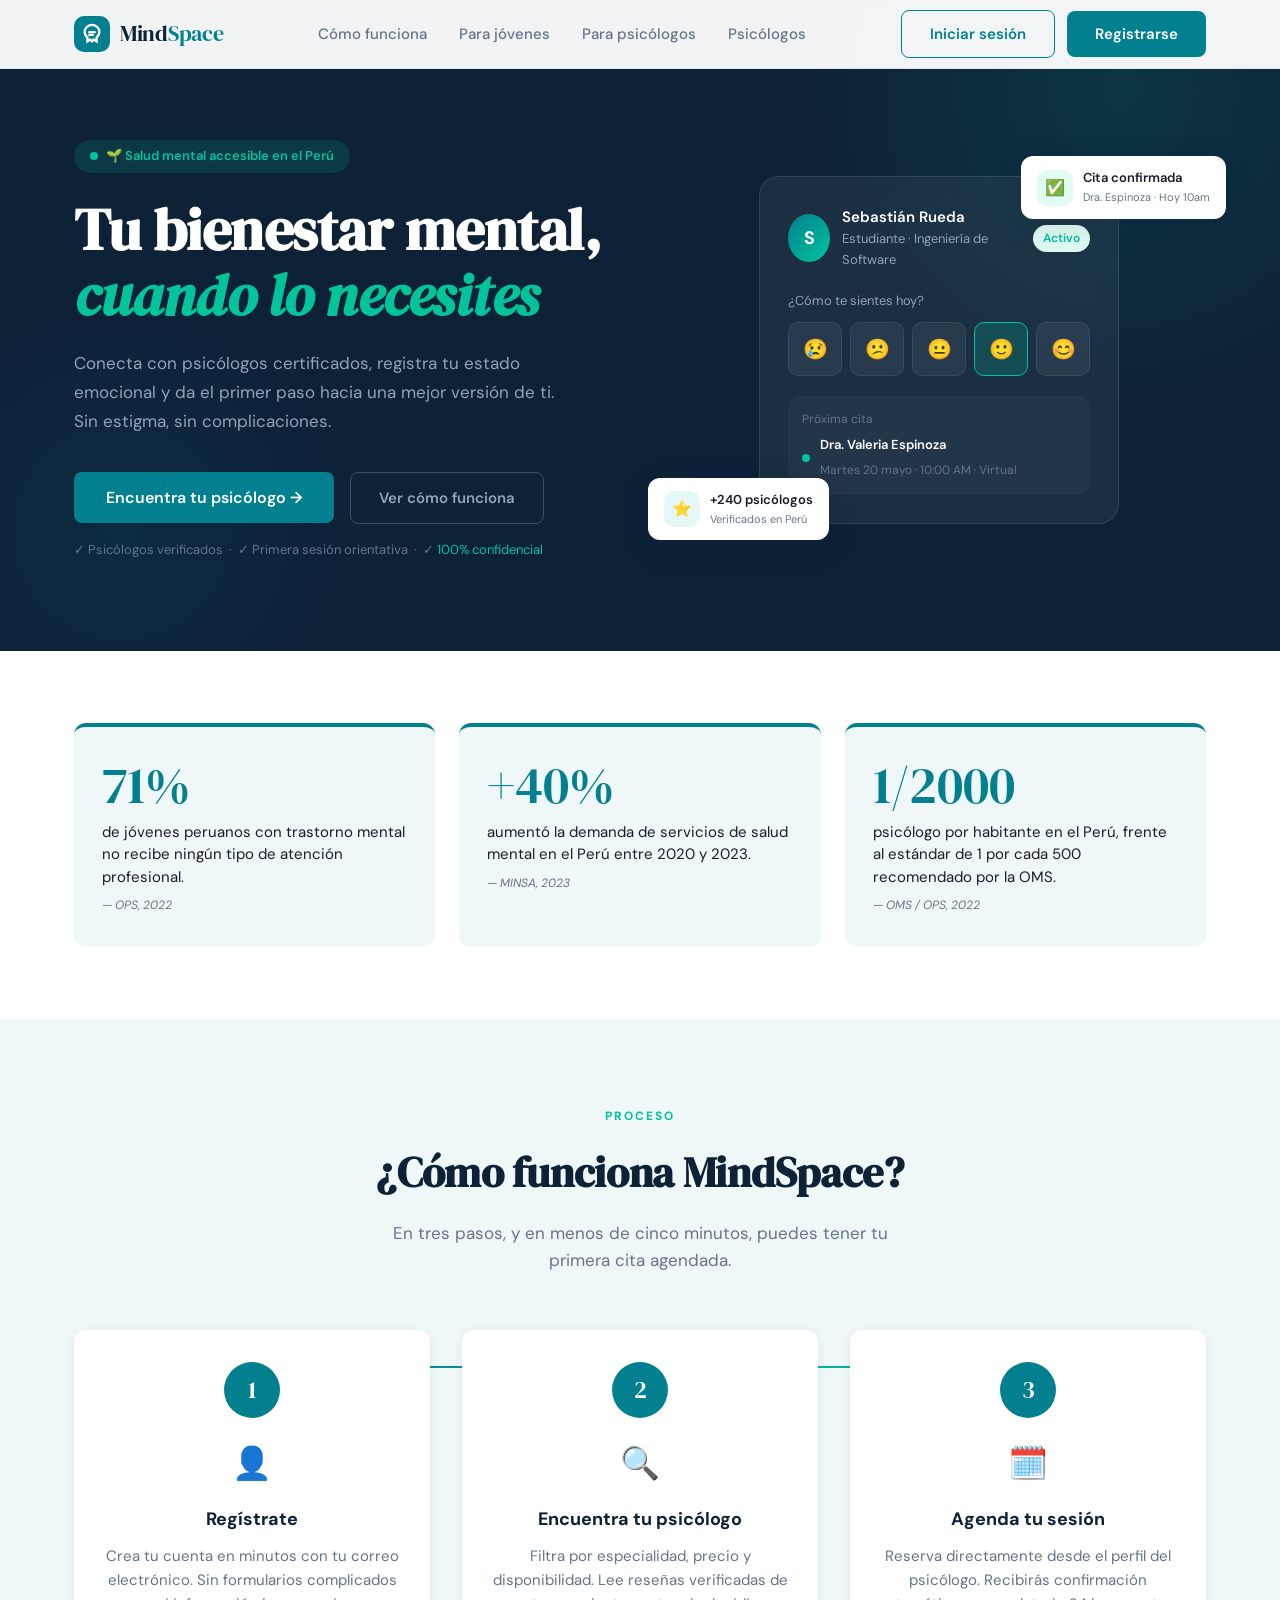
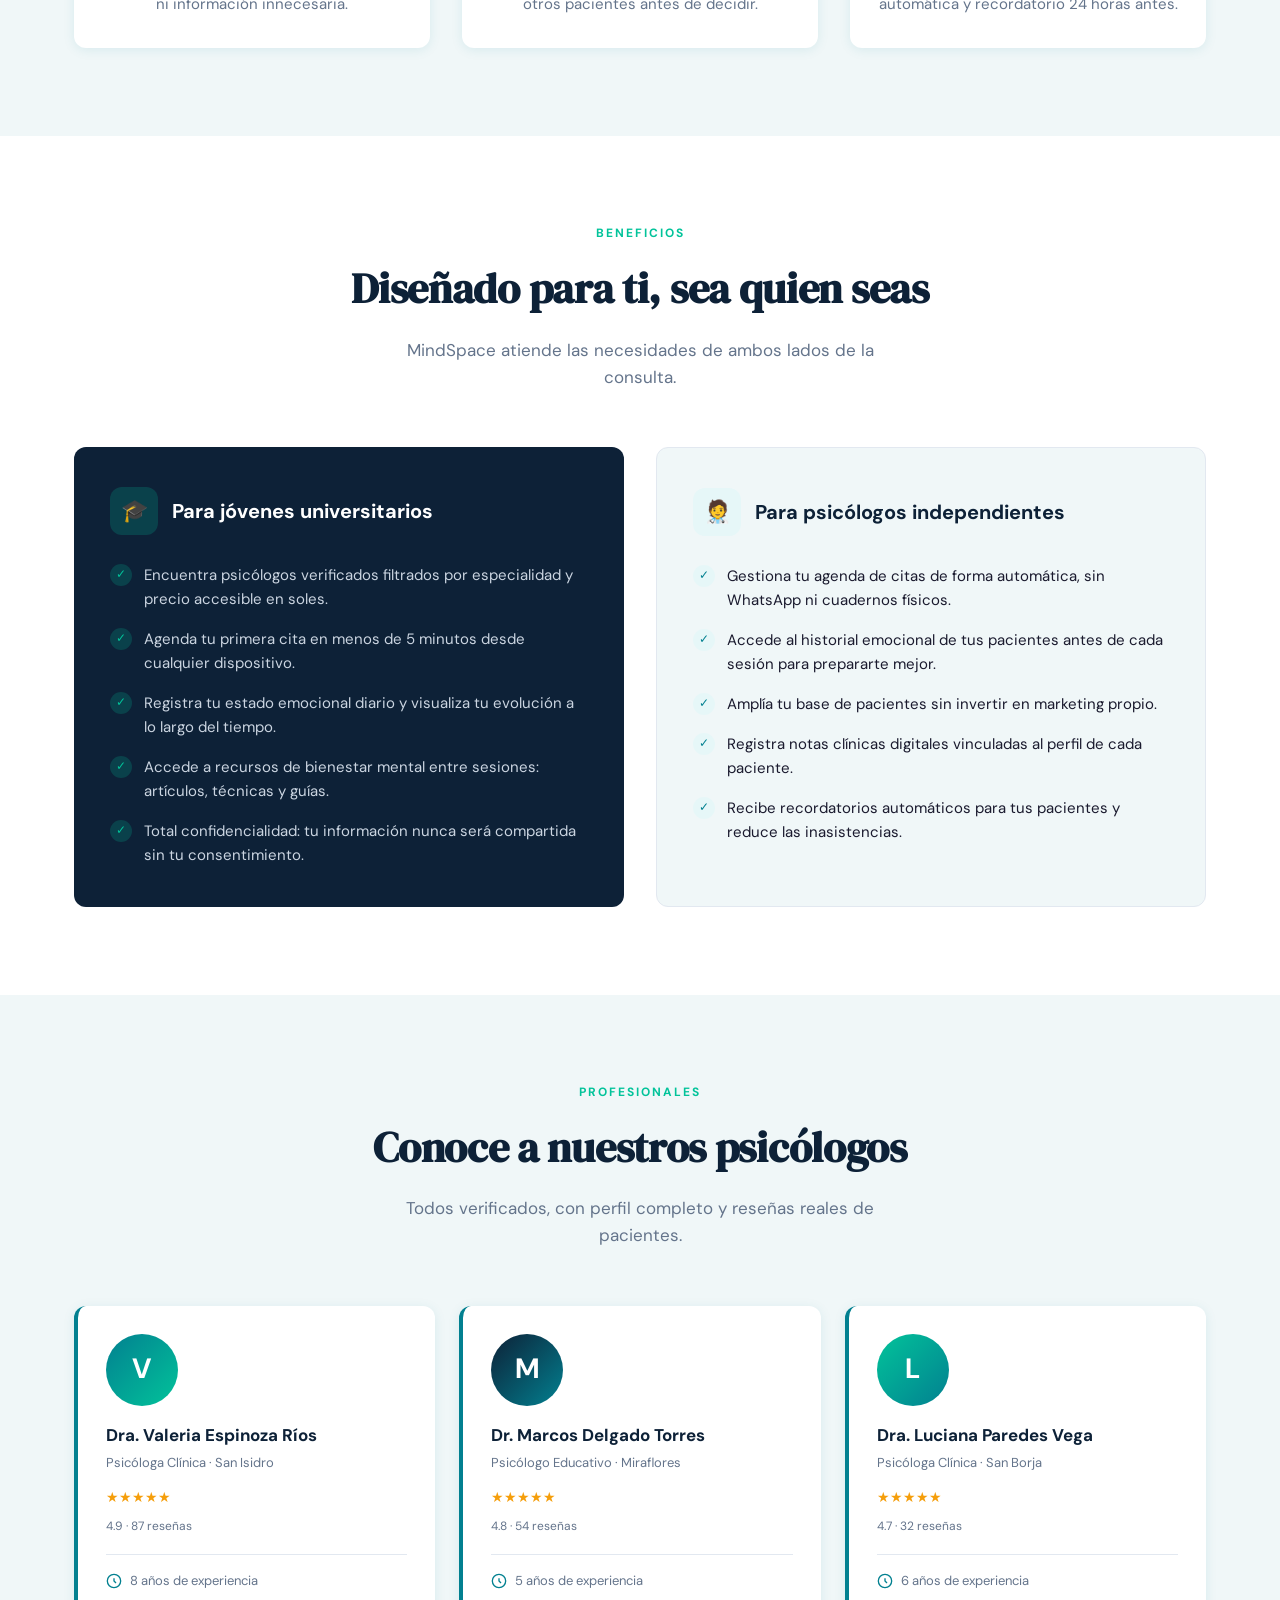
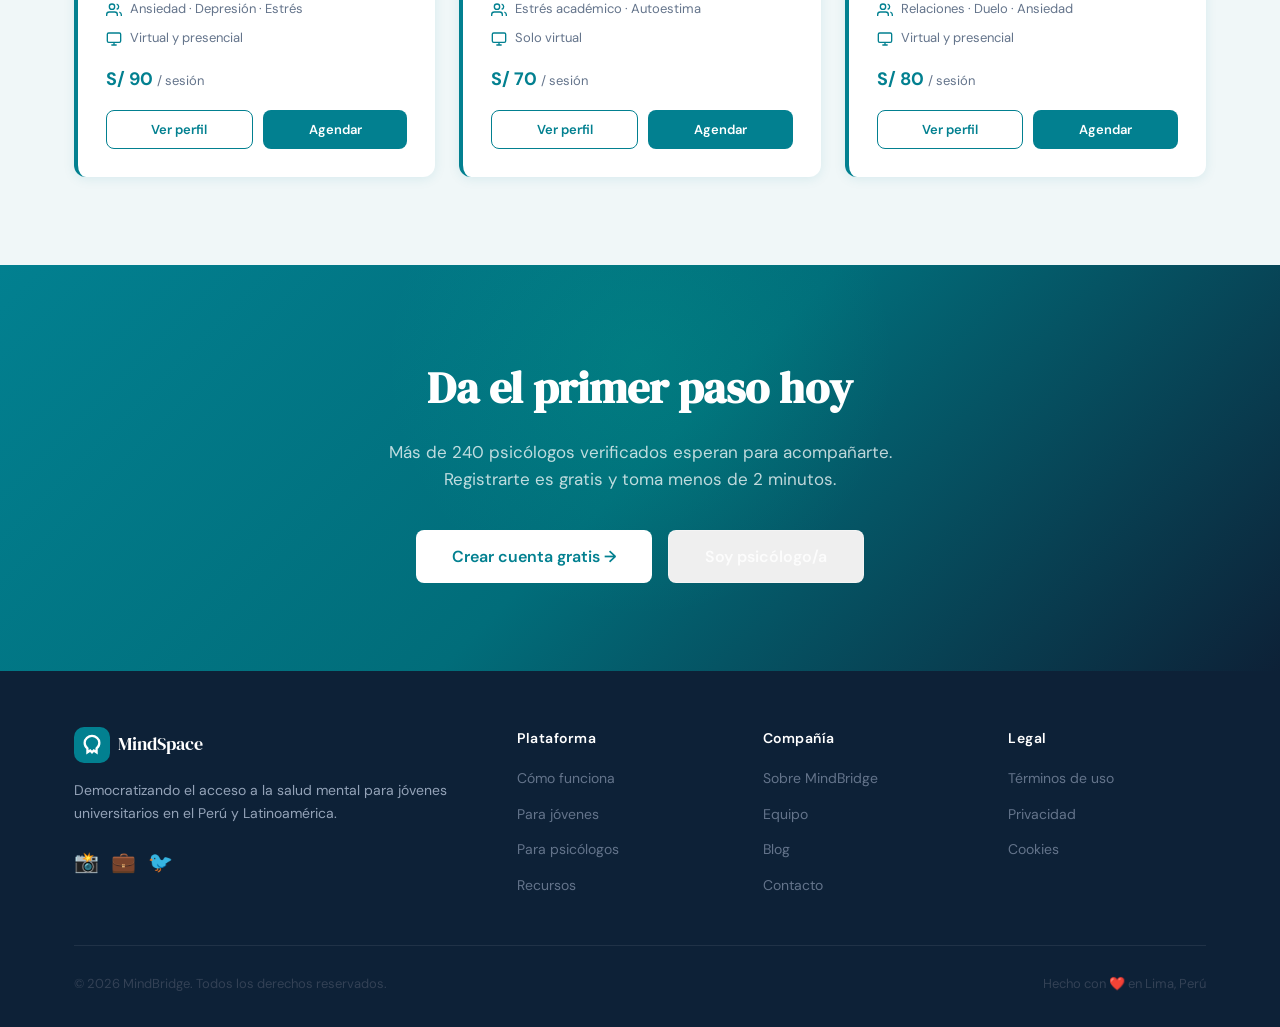
==== index.html @ d6c0b2f4 "Rename landing_mindspace.html to index.html" ====
<!DOCTYPE html>
<html lang="es">
<head>
  <meta charset="UTF-8" />
  <meta name="viewport" content="width=device-width, initial-scale=1.0" />
  <meta name="description" content="Conecta con psicólogos certificados, registra tu estado emocional y accede a recursos de bienestar. MindSpace es la plataforma de salud mental pensada para ti." />
  <meta name="keywords" content="salud mental, psicólogos online, ansiedad universitaria, terapia online Perú, bienestar emocional" />
  <meta property="og:title" content="MindSpace – Tu espacio de bienestar mental" />
  <meta property="og:description" content="Encuentra un psicólogo, agenda tu primera cita y empieza a cuidar tu salud mental hoy." />
  <meta property="og:type" content="website" />
  <title>MindSpace – Orientación en salud mental para jóvenes universitarios</title>
  
  <link href="https://fonts.googleapis.com/css2?family=DM+Sans:ital,opsz,wght@0,9..40,300;0,9..40,400;0,9..40,500;0,9..40,600;0,9..40,700;1,9..40,400&family=DM+Serif+Display:ital@0;1&display=swap" rel="stylesheet" />
  
  <link rel="stylesheet" href="css/landing.css" />
</head>
<body>

  <nav class="navbar" id="navbar">
    <div class="container">
      <div class="navbar-inner">
        <a href="#" class="logo">
          <div class="logo-icon">
            <svg viewBox="0 0 24 24" fill="none" stroke="white" stroke-width="2.5" stroke-linecap="round">
              <path d="M12 2C8 2 4 5.5 4 9.5c0 2.5 1.2 4.7 3 6.1V20l3-2 2 2 2-2 3 2v-4.4c1.8-1.4 3-3.6 3-6.1C20 5.5 16 2 12 2z"/>
              <path d="M9 10h6M9 13h4"/>
            </svg>
          </div>
          <span class="logo-text">Mind<span>Space</span></span>
        </a>

        <ul class="nav-links">
          <li><a href="#how">Cómo funciona</a></li>
          <li><a href="#benefits">Para jóvenes</a></li>
          <li><a href="#benefits">Para psicólogos</a></li>
          <li><a href="#psychologists">Psicólogos</a></li>
        </ul>

        <div class="nav-actions">
          <button class="btn btn-secondary" onclick="openModal('login')">Iniciar sesión</button>
          <button class="btn btn-primary" onclick="openModal('register')">Registrarse</button>
        </div>

        <button class="hamburger" id="hamburger" onclick="toggleMobileNav()">
          <span></span><span></span><span></span>
        </button>
      </div>
    </div>
  </nav>

  <div class="mobile-nav" id="mobileNav">
    <a href="#how">Cómo funciona</a>
    <a href="#benefits">Para jóvenes</a>
    <a href="#benefits">Para psicólogos</a>
    <a href="#psychologists">Psicólogos</a>
    <button class="btn btn-secondary" onclick="openModal('login')">Iniciar sesión</button>
    <button class="btn btn-primary" onclick="openModal('register')">Registrarse</button>
  </div>

  <section class="hero">
    <div class="container">
      <div class="hero-inner">
        <div class="hero-content">
          <div class="hero-label">🌱 Salud mental accesible en el Perú</div>
          <h1>Tu bienestar mental,<br /><em>cuando lo necesites</em></h1>
          <p class="hero-sub">
            Conecta con psicólogos certificados, registra tu estado emocional
            y da el primer paso hacia una mejor versión de ti. Sin estigma,
            sin complicaciones.
          </p>
          <div class="hero-actions">
            <button class="btn btn-primary" style="font-size:16px;padding:15px 32px;" onclick="openModal('register')">
              Encuentra tu psicólogo →
            </button>
            <a href="#how" class="btn btn-secondary" style="color:#94A3B8;border-color:rgba(255,255,255,0.2);">
              Ver cómo funciona
            </a>
          </div>
          <p class="hero-note">✓ Psicólogos verificados &nbsp;·&nbsp; ✓ Primera sesión orientativa &nbsp;·&nbsp; ✓ <span>100% confidencial</span></p>
        </div>

        <div class="hero-visual">
          <div class="hero-card-main">
            <div class="hero-card-header">
              <div class="hc-avatar">S</div>
              <div class="hc-info">
                <h4>Sebastián Rueda</h4>
                <p>Estudiante · Ingeniería de Software</p>
              </div>
              <span class="hc-badge">Activo</span>
            </div>
            <div class="hc-mood">
              <p>¿Cómo te sientes hoy?</p>
              <div class="mood-row">
                <div class="mood-btn">😢</div>
                <div class="mood-btn">😕</div>
                <div class="mood-btn">😐</div>
                <div class="mood-btn active">🙂</div>
                <div class="mood-btn">😊</div>
              </div>
            </div>
            <div class="hc-next">
              <p>Próxima cita</p>
              <div class="hc-next-row">
                <div class="hc-next-dot"></div>
                <div class="hc-next-info">
                  <h5>Dra. Valeria Espinoza</h5>
                  <span>Martes 20 mayo · 10:00 AM · Virtual</span>
                </div>
              </div>
            </div>
          </div>

          <div class="float-card float-card-1">
            <div class="fc-row">
              <div class="fc-icon" style="background:#E0FAF4;">✅</div>
              <div class="fc-text">
                <h5>Cita confirmada</h5>
                <p>Dra. Espinoza · Hoy 10am</p>
              </div>
            </div>
          </div>

          <div class="float-card float-card-2">
            <div class="fc-row">
              <div class="fc-icon" style="background:#E6F7F8;">⭐</div>
              <div class="fc-text">
                <h5>+240 psicólogos</h5>
                <p>Verificados en Perú</p>
              </div>
            </div>
          </div>
        </div>
      </div>
    </div>
  </section>

  <section class="stats">
    <div class="container">
      <div class="stats-grid">
        <div class="stat-card fade-up">
          <div class="stat-num">71%</div>
          <p class="stat-desc">de jóvenes peruanos con trastorno mental no recibe ningún tipo de atención profesional.</p>
          <p class="stat-source">— OPS, 2022</p>
        </div>
        <div class="stat-card fade-up" style="transition-delay:0.15s">
          <div class="stat-num">+40%</div>
          <p class="stat-desc">aumentó la demanda de servicios de salud mental en el Perú entre 2020 y 2023.</p>
          <p class="stat-source">— MINSA, 2023</p>
        </div>
        <div class="stat-card fade-up" style="transition-delay:0.3s">
          <div class="stat-num">1/2000</div>
          <p class="stat-desc">psicólogo por habitante en el Perú, frente al estándar de 1 por cada 500 recomendado por la OMS.</p>
          <p class="stat-source">— OMS / OPS, 2022</p>
        </div>
      </div>
    </div>
  </section>

  <section class="how" id="how">
    <div class="container">
      <div class="section-header fade-up">
        <div class="section-label">Proceso</div>
        <h2>¿Cómo funciona MindSpace?</h2>
        <p>En tres pasos, y en menos de cinco minutos, puedes tener tu primera cita agendada.</p>
      </div>
      <div class="steps-grid">
        <div class="step-card fade-up">
          <div class="step-num">1</div>
          <div class="step-icon">👤</div>
          <h3>Regístrate</h3>
          <p>Crea tu cuenta en minutos con tu correo electrónico. Sin formularios complicados ni información innecesaria.</p>
        </div>
        <div class="step-card fade-up" style="transition-delay:0.15s">
          <div class="step-num">2</div>
          <div class="step-icon">🔍</div>
          <h3>Encuentra tu psicólogo</h3>
          <p>Filtra por especialidad, precio y disponibilidad. Lee reseñas verificadas de otros pacientes antes de decidir.</p>
        </div>
        <div class="step-card fade-up" style="transition-delay:0.3s">
          <div class="step-num">3</div>
          <div class="step-icon">🗓️</div>
          <h3>Agenda tu sesión</h3>
          <p>Reserva directamente desde el perfil del psicólogo. Recibirás confirmación automática y recordatorio 24 horas antes.</p>
        </div>
      </div>
    </div>
  </section>

  <section class="benefits" id="benefits">
    <div class="container">
      <div class="section-header fade-up">
        <div class="section-label">Beneficios</div>
        <h2>Diseñado para ti, sea quien seas</h2>
        <p>MindSpace atiende las necesidades de ambos lados de la consulta.</p>
      </div>
      <div class="benefits-grid">
        <div class="benefit-col students fade-up">
          <div class="benefit-col-header">
            <div class="benefit-col-icon">🎓</div>
            <h3>Para jóvenes universitarios</h3>
          </div>
          <ul class="benefit-list">
            <li class="benefit-item">
              <div class="benefit-check">✓</div>
              <p>Encuentra psicólogos verificados filtrados por especialidad y precio accesible en soles.</p>
            </li>
            <li class="benefit-item">
              <div class="benefit-check">✓</div>
              <p>Agenda tu primera cita en menos de 5 minutos desde cualquier dispositivo.</p>
            </li>
            <li class="benefit-item">
              <div class="benefit-check">✓</div>
              <p>Registra tu estado emocional diario y visualiza tu evolución a lo largo del tiempo.</p>
            </li>
            <li class="benefit-item">
              <div class="benefit-check">✓</div>
              <p>Accede a recursos de bienestar mental entre sesiones: artículos, técnicas y guías.</p>
            </li>
            <li class="benefit-item">
              <div class="benefit-check">✓</div>
              <p>Total confidencialidad: tu información nunca será compartida sin tu consentimiento.</p>
            </li>
          </ul>
        </div>
        <div class="benefit-col psychs fade-up" style="transition-delay:0.15s">
          <div class="benefit-col-header">
            <div class="benefit-col-icon">🧑‍⚕️</div>
            <h3>Para psicólogos independientes</h3>
          </div>
          <ul class="benefit-list">
            <li class="benefit-item">
              <div class="benefit-check">✓</div>
              <p>Gestiona tu agenda de citas de forma automática, sin WhatsApp ni cuadernos físicos.</p>
            </li>
            <li class="benefit-item">
              <div class="benefit-check">✓</div>
              <p>Accede al historial emocional de tus pacientes antes de cada sesión para prepararte mejor.</p>
            </li>
            <li class="benefit-item">
              <div class="benefit-check">✓</div>
              <p>Amplía tu base de pacientes sin invertir en marketing propio.</p>
            </li>
            <li class="benefit-item">
              <div class="benefit-check">✓</div>
              <p>Registra notas clínicas digitales vinculadas al perfil de cada paciente.</p>
            </li>
            <li class="benefit-item">
              <div class="benefit-check">✓</div>
              <p>Recibe recordatorios automáticos para tus pacientes y reduce las inasistencias.</p>
            </li>
          </ul>
        </div>
      </div>
    </div>
  </section>

  <section class="psychologists" id="psychologists">
    <div class="container">
      <div class="section-header fade-up">
        <div class="section-label">Profesionales</div>
        <h2>Conoce a nuestros psicólogos</h2>
        <p>Todos verificados, con perfil completo y reseñas reales de pacientes.</p>
      </div>
      <div class="psy-grid">

        <div class="psy-card fade-up">
          <div class="psy-avatar" style="background:linear-gradient(135deg,#028090,#02C39A);">V</div>
          <h3>Dra. Valeria Espinoza Ríos</h3>
          <p class="psy-specialty">Psicóloga Clínica · San Isidro</p>
          <div class="psy-stars">★★★★★</div>
          <span class="psy-reviews">4.9 · 87 reseñas</span>
          <div class="psy-divider"></div>
          <div class="psy-info-row">
            <svg viewBox="0 0 24 24" fill="none" stroke="currentColor" stroke-width="2"><circle cx="12" cy="12" r="10"/><path d="M12 8v4l3 3"/></svg>
            <span>8 años de experiencia</span>
          </div>
          <div class="psy-info-row">
            <svg viewBox="0 0 24 24" fill="none" stroke="currentColor" stroke-width="2"><path d="M17 21v-2a4 4 0 00-4-4H5a4 4 0 00-4 4v2"/><circle cx="9" cy="7" r="4"/><path d="M23 21v-2a4 4 0 00-3-3.87M16 3.13a4 4 0 010 7.75"/></svg>
            <span>Ansiedad · Depresión · Estrés</span>
          </div>
          <div class="psy-info-row">
            <svg viewBox="0 0 24 24" fill="none" stroke="currentColor" stroke-width="2"><rect x="2" y="3" width="20" height="14" rx="2"/><path d="M8 21h8M12 17v4"/></svg>
            <span>Virtual y presencial</span>
          </div>
          <div class="psy-price">S/ 90 <span>/ sesión</span></div>
          <div class="psy-actions">
            <button class="btn btn-secondary" onclick="openModal('register')">Ver perfil</button>
            <button class="btn btn-primary" onclick="openModal('register')">Agendar</button>
          </div>
        </div>

        <div class="psy-card fade-up" style="transition-delay:0.15s">
          <div class="psy-avatar" style="background:linear-gradient(135deg,#0D2137,#028090);">M</div>
          <h3>Dr. Marcos Delgado Torres</h3>
          <p class="psy-specialty">Psicólogo Educativo · Miraflores</p>
          <div class="psy-stars">★★★★★</div>
          <span class="psy-reviews">4.8 · 54 reseñas</span>
          <div class="psy-divider"></div>
          <div class="psy-info-row">
            <svg viewBox="0 0 24 24" fill="none" stroke="currentColor" stroke-width="2"><circle cx="12" cy="12" r="10"/><path d="M12 8v4l3 3"/></svg>
            <span>5 años de experiencia</span>
          </div>
          <div class="psy-info-row">
            <svg viewBox="0 0 24 24" fill="none" stroke="currentColor" stroke-width="2"><path d="M17 21v-2a4 4 0 00-4-4H5a4 4 0 00-4 4v2"/><circle cx="9" cy="7" r="4"/><path d="M23 21v-2a4 4 0 00-3-3.87M16 3.13a4 4 0 010 7.75"/></svg>
            <span>Estrés académico · Autoestima</span>
          </div>
          <div class="psy-info-row">
            <svg viewBox="0 0 24 24" fill="none" stroke="currentColor" stroke-width="2"><rect x="2" y="3" width="20" height="14" rx="2"/><path d="M8 21h8M12 17v4"/></svg>
            <span>Solo virtual</span>
          </div>
          <div class="psy-price">S/ 70 <span>/ sesión</span></div>
          <div class="psy-actions">
            <button class="btn btn-secondary" onclick="openModal('register')">Ver perfil</button>
            <button class="btn btn-primary" onclick="openModal('register')">Agendar</button>
          </div>
        </div>

        <div class="psy-card fade-up" style="transition-delay:0.3s">
          <div class="psy-avatar" style="background:linear-gradient(135deg,#02C39A,#028090);">L</div>
          <h3>Dra. Luciana Paredes Vega</h3>
          <p class="psy-specialty">Psicóloga Clínica · San Borja</p>
          <div class="psy-stars">★★★★★</div>
          <span class="psy-reviews">4.7 · 32 reseñas</span>
          <div class="psy-divider"></div>
          <div class="psy-info-row">
            <svg viewBox="0 0 24 24" fill="none" stroke="currentColor" stroke-width="2"><circle cx="12" cy="12" r="10"/><path d="M12 8v4l3 3"/></svg>
            <span>6 años de experiencia</span>
          </div>
          <div class="psy-info-row">
            <svg viewBox="0 0 24 24" fill="none" stroke="currentColor" stroke-width="2"><path d="M17 21v-2a4 4 0 00-4-4H5a4 4 0 00-4 4v2"/><circle cx="9" cy="7" r="4"/><path d="M23 21v-2a4 4 0 00-3-3.87M16 3.13a4 4 0 010 7.75"/></svg>
            <span>Relaciones · Duelo · Ansiedad</span>
          </div>
          <div class="psy-info-row">
            <svg viewBox="0 0 24 24" fill="none" stroke="currentColor" stroke-width="2"><rect x="2" y="3" width="20" height="14" rx="2"/><path d="M8 21h8M12 17v4"/></svg>
            <span>Virtual y presencial</span>
          </div>
          <div class="psy-price">S/ 80 <span>/ sesión</span></div>
          <div class="psy-actions">
            <button class="btn btn-secondary" onclick="openModal('register')">Ver perfil</button>
            <button class="btn btn-primary" onclick="openModal('register')">Agendar</button>
          </div>
        </div>

      </div>
    </div>
  </section>

  <section class="cta-section">
    <div class="container">
      <h2>Da el primer paso hoy</h2>
      <p>Más de 240 psicólogos verificados esperan para acompañarte.<br/>Registrarte es gratis y toma menos de 2 minutos.</p>
      <div class="cta-actions">
        <button class="btn btn-white" style="font-size:16px;padding:15px 36px;" onclick="openModal('register', 'estudiante')">
          Crear cuenta gratis →
        </button>
        <button class="btn" style="color:rgba(255,255,255,0.8);border:1.5px solid rgba(255,255,255,0.3);font-size:16px;padding:15px 36px;" onclick="openModal('register', 'psicologo')">
          Soy psicólogo/a
        </button>
      </div>
    </div>
  </section>

  <footer>
    <div class="container">
      <div class="footer-grid">
        <div class="footer-brand">
          <a href="#" class="footer-logo">
            <div class="logo-icon">
              <svg viewBox="0 0 24 24" fill="none" stroke="white" stroke-width="2.5" stroke-linecap="round">
                <path d="M12 2C8 2 4 5.5 4 9.5c0 2.5 1.2 4.7 3 6.1V20l3-2 2 2 2-2 3 2v-4.4c1.8-1.4 3-3.6 3-6.1C20 5.5 16 2 12 2z"/>
              </svg>
            </div>
            <span>MindSpace</span>
          </a>
          <p>Democratizando el acceso a la salud mental para jóvenes universitarios en el Perú y Latinoamérica.</p>
          <div style="display:flex;gap:12px;">
            <span style="font-size:20px;cursor:pointer;">📸</span>
            <span style="font-size:20px;cursor:pointer;">💼</span>
            <span style="font-size:20px;cursor:pointer;">🐦</span>
          </div>
        </div>
        <div class="footer-col">
          <h4>Plataforma</h4>
          <ul>
            <li><a href="#">Cómo funciona</a></li>
            <li><a href="#">Para jóvenes</a></li>
            <li><a href="#">Para psicólogos</a></li>
            <li><a href="#">Recursos</a></li>
          </ul>
        </div>
        <div class="footer-col">
          <h4>Compañía</h4>
          <ul>
            <li><a href="#">Sobre MindBridge</a></li>
            <li><a href="#">Equipo</a></li>
            <li><a href="#">Blog</a></li>
            <li><a href="#">Contacto</a></li>
          </ul>
        </div>
        <div class="footer-col">
          <h4>Legal</h4>
          <ul>
            <li><a href="#">Términos de uso</a></li>
            <li><a href="#">Privacidad</a></li>
            <li><a href="#">Cookies</a></li>
          </ul>
        </div>
      </div>
      <div class="footer-divider"></div>
      <div class="footer-bottom">
        <span>© 2026 MindBridge. Todos los derechos reservados.</span>
        <span>Hecho con ❤️ en Lima, Perú</span>
      </div>
    </div>
  </footer>

  <div class="modal-overlay" id="modalOverlay" onclick="closeModalOutside(event)">
    <div class="modal">
      <button class="modal-close" onclick="closeModal()">×</button>
      <div class="modal-tabs">
        <div class="modal-tab active" id="tabLogin" onclick="switchTab('login')">Iniciar sesión</div>
        <div class="modal-tab" id="tabRegister" onclick="switchTab('register')">Registrarse</div>
      </div>

      <form id="formLogin" onsubmit="handleLogin(event)">
        <h2>Bienvenido de vuelta</h2>
        <p>Ingresa tus datos para continuar.</p>
        <div class="form-group">
          <label>Soy</label>
          <select id="loginRole">
            <option value="estudiante">Joven / estudiante universitario</option>
            <option value="psicologo">Psicólogo/a independiente</option>
          </select>
        </div>
        <div class="form-group">
          <label>Correo electrónico</label>
          <input type="email" placeholder="tucorreo@ejemplo.com" required />
        </div>
        <div class="form-group">
          <label>Contraseña</label>
          <input type="password" placeholder="••••••••" required />
        </div>
        <button type="submit" class="btn btn-primary" style="margin-top:8px;">Iniciar sesión</button>
        <p style="text-align:center;margin-top:16px;font-size:13px;color:var(--text-muted);">
          ¿Olvidaste tu contraseña? <a href="#" style="color:var(--teal);">Recupérala aquí</a>
        </p>
      </form>

      <form id="formRegister" style="display:none;" onsubmit="handleRegister(event)">
        <h2>Crea tu cuenta</h2>
        <p>Empieza gratis. Sin compromisos.</p>
        <div class="form-group">
          <label>Soy</label>
          <select id="registerRole">
            <option value="estudiante">Joven / estudiante universitario</option>
            <option value="psicologo">Psicólogo/a independiente</option>
          </select>
        </div>
        <div class="form-group">
          <label>Nombre completo</label>
          <input type="text" placeholder="Tu nombre completo" required />
        </div>
        <div class="form-group">
          <label>Correo electrónico</label>
          <input type="email" placeholder="tucorreo@ejemplo.com" required />
        </div>
        <div class="form-group">
          <label>Contraseña</label>
          <input type="password" placeholder="Mínimo 8 caracteres" required />
        </div>
        <button type="submit" class="btn btn-primary" style="margin-top:8px;">Crear cuenta gratis →</button>
        <p style="text-align:center;margin-top:16px;font-size:12px;color:var(--text-muted);">
          Al registrarte, aceptas nuestros <a href="#" style="color:var(--teal);">Términos de uso</a> y <a href="#" style="color:var(--teal);">Política de privacidad</a>.
        </p>
      </form>
    </div>
  </div>

  <script>
    // Navbar scroll
    const navbar = document.getElementById('navbar');
    window.addEventListener('scroll', () => {
      navbar.classList.toggle('scrolled', window.scrollY > 20);
    });

    // Mobile nav
    function toggleMobileNav() {
      document.getElementById('mobileNav').classList.toggle('open');
    }

    // Modal
    function openModal(tab, exactRole) {
      document.getElementById('modalOverlay').classList.add('active');
      switchTab(tab || 'register');
      document.body.style.overflow = 'hidden';
      
      // Auto-selecciona el rol si se especifica desde los botones del landing
      if (exactRole) {
        if (tab === 'register') document.getElementById('registerRole').value = exactRole;
        if (tab === 'login') document.getElementById('loginRole').value = exactRole;
      }
    }
    
    function closeModal() {
      document.getElementById('modalOverlay').classList.remove('active');
      document.body.style.overflow = '';
    }
    
    function closeModalOutside(e) {
      if (e.target === document.getElementById('modalOverlay')) closeModal();
    }
    
    function switchTab(tab) {
      document.getElementById('tabLogin').classList.toggle('active', tab === 'login');
      document.getElementById('tabRegister').classList.toggle('active', tab === 'register');
      document.getElementById('formLogin').style.display = tab === 'login' ? 'block' : 'none';
      document.getElementById('formRegister').style.display = tab === 'register' ? 'block' : 'none';
    }
    document.addEventListener('keydown', e => { if (e.key === 'Escape') closeModal(); });

    // ── FUNCIONES DE REDIRECCIÓN ───────────────────────────
    function handleLogin(e) {
      e.preventDefault();
      const role = document.getElementById('loginRole').value;
      if (role === 'estudiante') {
        window.location.href = 'dashboard_estudiante.html';
      } else {
        window.location.href = 'dashboard_psicologo.html';
      }
    }

    function handleRegister(e) {
      e.preventDefault();
      const role = document.getElementById('registerRole').value;
      if (role === 'estudiante') {
        window.location.href = 'dashboard_estudiante.html';
      } else {
        window.location.href = 'dashboard_psicologo.html';
      }
    }

    // Mood buttons
    document.querySelectorAll('.mood-btn').forEach(btn => {
      btn.addEventListener('click', () => {
        document.querySelectorAll('.mood-btn').forEach(b => b.classList.remove('active'));
        btn.classList.add('active');
      });
    });

    // Scroll animations
    const observer = new IntersectionObserver((entries) => {
      entries.forEach(e => { if (e.isIntersecting) e.target.classList.add('visible'); });
    }, { threshold: 0.15 });
    document.querySelectorAll('.fade-up').forEach(el => observer.observe(el));
  </script>
</body>
</html>
---- css/landing.css ----
/* ── RESET & VARIABLES ───────────────────────────────── */
*, *::before, *::after { box-sizing: border-box; margin: 0; padding: 0; }

:root {
  --teal:      #028090;
  --teal-dark: #016d7a;
  --teal-light:#E6F7F8;
  --mint:      #02C39A;
  --mint-light:#E0FAF4;
  --navy:      #0D2137;
  --navy-mid:  #162D40;
  --bg:        #F0F7F8;
  --white:     #FFFFFF;
  --error:     #E63946;
  --text:      #1A1A2E;
  --text-muted:#64748B;
  --border:    #E2E8F0;
  --shadow:    0 2px 12px rgba(2,128,144,0.10);
  --shadow-lg: 0 8px 32px rgba(13,33,55,0.13);
  --radius:    12px;
  --radius-sm: 8px;
  --font-body: 'DM Sans', sans-serif;
  --font-display: 'DM Serif Display', serif;
}

html { scroll-behavior: smooth; }

body {
  font-family: var(--font-body);
  color: var(--text);
  background: var(--white);
  line-height: 1.6;
  overflow-x: hidden;
}

/* ── UTILITIES ────────────────────────────────────────── */
.container { max-width: 1180px; margin: 0 auto; padding: 0 24px; }
.btn {
  display: inline-flex; align-items: center; gap: 8px;
  font-family: var(--font-body); font-weight: 600; font-size: 15px;
  padding: 13px 28px; border-radius: var(--radius-sm);
  cursor: pointer; border: none; text-decoration: none;
  transition: all 0.22s ease; white-space: nowrap;
}
.btn-primary {
  background: var(--teal); color: var(--white);
}
.btn-primary:hover { background: var(--teal-dark); transform: translateY(-1px); box-shadow: 0 6px 20px rgba(2,128,144,0.30); }
.btn-secondary {
  background: transparent; color: var(--teal);
  border: 1.5px solid var(--teal);
}
.btn-secondary:hover { background: var(--teal-light); }
.btn-white {
  background: var(--white); color: var(--teal);
}
.btn-white:hover { background: var(--teal-light); transform: translateY(-1px); }
.pill {
  display: inline-block; padding: 4px 14px;
  background: var(--teal-light); color: var(--teal);
  border-radius: 100px; font-size: 13px; font-weight: 600;
}
.section-label {
  font-size: 12px; font-weight: 700; letter-spacing: 2px;
  text-transform: uppercase; color: var(--mint); margin-bottom: 12px;
}

/* ── NAVBAR ───────────────────────────────────────────── */
.navbar {
  position: fixed; top: 0; left: 0; right: 0; z-index: 100;
  background: rgba(255,255,255,0.95);
  backdrop-filter: blur(12px);
  border-bottom: 1px solid var(--border);
  transition: box-shadow 0.3s;
}
.navbar.scrolled { box-shadow: var(--shadow); }
.navbar-inner {
  display: flex; align-items: center; justify-content: space-between;
  height: 68px;
}
.logo {
  display: flex; align-items: center; gap: 10px;
  text-decoration: none;
}
.logo-icon {
  width: 36px; height: 36px; background: var(--teal);
  border-radius: 10px; display: flex; align-items: center;
  justify-content: center;
}
.logo-icon svg { width: 22px; height: 22px; }
.logo-text {
  font-family: var(--font-display);
  font-size: 22px; color: var(--navy); letter-spacing: -0.3px;
}
.logo-text span { color: var(--teal); }
.nav-links {
  display: flex; align-items: center; gap: 32px;
  list-style: none;
}
.nav-links a {
  text-decoration: none; color: var(--text-muted);
  font-size: 15px; font-weight: 500;
  transition: color 0.2s;
}
.nav-links a:hover { color: var(--teal); }
.nav-actions { display: flex; align-items: center; gap: 12px; }
.hamburger {
  display: none; background: none; border: none;
  cursor: pointer; padding: 8px;
}
.hamburger span {
  display: block; width: 24px; height: 2px;
  background: var(--navy); margin: 5px 0;
  transition: all 0.3s;
}

/* ── HERO ─────────────────────────────────────────────── */
.hero {
  background: var(--navy);
  padding: 140px 0 90px;
  position: relative; overflow: hidden;
}
.hero::before {
  content: '';
  position: absolute; top: -40%; right: -15%;
  width: 700px; height: 700px;
  background: radial-gradient(circle, rgba(2,195,154,0.12) 0%, transparent 65%);
  border-radius: 50%; pointer-events: none;
}
.hero::after {
  content: '';
  position: absolute; bottom: -20%; left: -10%;
  width: 500px; height: 500px;
  background: radial-gradient(circle, rgba(2,128,144,0.10) 0%, transparent 65%);
  border-radius: 50%; pointer-events: none;
}
.hero-inner {
  display: grid; grid-template-columns: 1fr 1fr;
  gap: 64px; align-items: center; position: relative; z-index: 1;
}
.hero-label {
  display: inline-flex; align-items: center; gap: 8px;
  background: rgba(2,195,154,0.15); color: var(--mint);
  padding: 6px 16px; border-radius: 100px;
  font-size: 13px; font-weight: 600; margin-bottom: 24px;
}
.hero-label::before {
  content: ''; width: 8px; height: 8px;
  background: var(--mint); border-radius: 50%;
  animation: pulse 2s infinite;
}
@keyframes pulse {
  0%, 100% { opacity: 1; transform: scale(1); }
  50% { opacity: 0.5; transform: scale(0.8); }
}
.hero h1 {
  font-family: var(--font-display);
  font-size: clamp(38px, 4.5vw, 58px);
  color: var(--white); line-height: 1.15;
  letter-spacing: -0.5px; margin-bottom: 20px;
}
.hero h1 em {
  font-style: italic; color: var(--mint);
}
.hero-sub {
  font-size: 17px; color: #94A3B8;
  line-height: 1.7; margin-bottom: 36px; max-width: 480px;
}
.hero-actions { display: flex; align-items: center; gap: 16px; flex-wrap: wrap; }
.hero-note {
  font-size: 13px; color: #64748B; margin-top: 16px;
}
.hero-note span { color: var(--mint); }

/* Hero visual */
.hero-visual {
  position: relative; display: flex;
  justify-content: center; align-items: center;
}
.hero-card-main {
  background: rgba(255,255,255,0.06);
  border: 1px solid rgba(255,255,255,0.10);
  border-radius: 20px; padding: 28px;
  backdrop-filter: blur(10px);
  width: 100%; max-width: 360px;
}
.hero-card-header {
  display: flex; align-items: center; gap: 12px; margin-bottom: 20px;
}
.hc-avatar {
  width: 48px; height: 48px; border-radius: 50%;
  background: linear-gradient(135deg, var(--teal), var(--mint));
  display: flex; align-items: center; justify-content: center;
  color: white; font-weight: 700; font-size: 18px;
}
.hc-info h4 { color: var(--white); font-size: 15px; font-weight: 600; }
.hc-info p { color: #94A3B8; font-size: 13px; }
.hc-badge {
  margin-left: auto; background: var(--mint-light);
  color: var(--mint); padding: 4px 10px;
  border-radius: 100px; font-size: 12px; font-weight: 600;
}
.hc-mood { margin-bottom: 20px; }
.hc-mood p { color: #94A3B8; font-size: 13px; margin-bottom: 10px; }
.mood-row {
  display: flex; gap: 8px;
}
.mood-btn {
  flex: 1; padding: 10px 0; background: rgba(255,255,255,0.06);
  border: 1px solid rgba(255,255,255,0.08); border-radius: 10px;
  font-size: 20px; text-align: center; cursor: pointer;
  transition: all 0.2s;
}
.mood-btn.active {
  background: rgba(2,195,154,0.20);
  border-color: var(--mint);
}
.hc-next { background: rgba(255,255,255,0.04); border-radius: 12px; padding: 14px; }
.hc-next p { color: #64748B; font-size: 12px; margin-bottom: 6px; }
.hc-next-row {
  display: flex; align-items: center; gap: 10px;
}
.hc-next-dot { width: 8px; height: 8px; background: var(--mint); border-radius: 50%; flex-shrink: 0; }
.hc-next-info h5 { color: var(--white); font-size: 13px; font-weight: 600; }
.hc-next-info span { color: #64748B; font-size: 12px; }

/* floating cards */
.float-card {
  position: absolute;
  background: var(--white); border-radius: var(--radius);
  padding: 12px 16px; box-shadow: var(--shadow-lg);
  animation: float 3s ease-in-out infinite;
}
.float-card-1 {
  top: -20px; right: -20px;
  animation-delay: 0s;
}
.float-card-2 {
  bottom: -16px; left: -24px;
  animation-delay: 1.5s;
}
@keyframes float {
  0%, 100% { transform: translateY(0); }
  50% { transform: translateY(-8px); }
}
.fc-row { display: flex; align-items: center; gap: 10px; }
.fc-icon { width: 36px; height: 36px; border-radius: 10px; display: flex; align-items: center; justify-content: center; flex-shrink: 0; }
.fc-text h5 { font-size: 13px; font-weight: 600; color: var(--text); }
.fc-text p { font-size: 11px; color: var(--text-muted); }

/* ── STATS ────────────────────────────────────────────── */
.stats { background: var(--white); padding: 72px 0; }
.stats-grid {
  display: grid; grid-template-columns: repeat(3, 1fr);
  gap: 24px;
}
.stat-card {
  background: var(--bg); border-radius: var(--radius);
  padding: 32px 28px; border-top: 4px solid var(--teal);
  transition: transform 0.25s, box-shadow 0.25s;
}
.stat-card:hover { transform: translateY(-4px); box-shadow: var(--shadow-lg); }
.stat-num {
  font-family: var(--font-display);
  font-size: 52px; color: var(--teal);
  line-height: 1; margin-bottom: 10px;
}
.stat-desc { font-size: 15px; color: var(--text); line-height: 1.5; }
.stat-source { font-size: 12px; color: var(--text-muted); margin-top: 8px; font-style: italic; }

/* ── HOW IT WORKS ─────────────────────────────────────── */
.how { background: var(--bg); padding: 88px 0; }
.section-header { text-align: center; margin-bottom: 56px; }
.section-header h2 {
  font-family: var(--font-display);
  font-size: clamp(28px, 3.5vw, 42px);
  color: var(--navy); letter-spacing: -0.3px; margin-bottom: 14px;
}
.section-header p { font-size: 17px; color: var(--text-muted); max-width: 520px; margin: 0 auto; }
.steps-grid {
  display: grid; grid-template-columns: repeat(3, 1fr);
  gap: 32px; position: relative;
}
.steps-grid::before {
  content: '';
  position: absolute; top: 36px; left: calc(16.666% + 24px); right: calc(16.666% + 24px);
  height: 2px; background: linear-gradient(90deg, var(--teal), var(--mint));
  z-index: 0;
}
.step-card {
  background: var(--white); border-radius: var(--radius);
  padding: 32px 28px; text-align: center;
  box-shadow: var(--shadow); position: relative; z-index: 1;
  transition: transform 0.25s, box-shadow 0.25s;
}
.step-card:hover { transform: translateY(-6px); box-shadow: var(--shadow-lg); }
.step-num {
  width: 56px; height: 56px; border-radius: 50%;
  background: var(--teal); color: var(--white);
  font-family: var(--font-display); font-size: 24px;
  display: flex; align-items: center; justify-content: center;
  margin: 0 auto 20px;
}
.step-icon { font-size: 32px; margin-bottom: 16px; }
.step-card h3 { font-size: 18px; font-weight: 700; color: var(--navy); margin-bottom: 10px; }
.step-card p { font-size: 15px; color: var(--text-muted); line-height: 1.6; }

/* ── BENEFITS ─────────────────────────────────────────── */
.benefits { background: var(--white); padding: 88px 0; }
.benefits-grid { display: grid; grid-template-columns: 1fr 1fr; gap: 32px; }
.benefit-col {
  border-radius: var(--radius); padding: 40px 36px;
}
.benefit-col.students { background: var(--navy); }
.benefit-col.psychs { background: var(--bg); border: 1px solid var(--border); }
.benefit-col-header {
  display: flex; align-items: center; gap: 14px; margin-bottom: 28px;
}
.benefit-col-icon {
  width: 48px; height: 48px; border-radius: 12px;
  display: flex; align-items: center; justify-content: center;
  font-size: 22px; flex-shrink: 0;
}
.students .benefit-col-icon { background: rgba(2,195,154,0.20); }
.psychs .benefit-col-icon { background: var(--teal-light); }
.benefit-col-header h3 {
  font-size: 20px; font-weight: 700;
}
.students .benefit-col-header h3 { color: var(--white); }
.psychs .benefit-col-header h3 { color: var(--navy); }
.benefit-list { list-style: none; display: flex; flex-direction: column; gap: 16px; }
.benefit-item {
  display: flex; align-items: flex-start; gap: 12px;
}
.benefit-check {
  width: 22px; height: 22px; border-radius: 50%;
  display: flex; align-items: center; justify-content: center;
  flex-shrink: 0; margin-top: 1px; font-size: 12px;
}
.students .benefit-check { background: rgba(2,195,154,0.20); color: var(--mint); }
.psychs .benefit-check { background: var(--teal-light); color: var(--teal); }
.students .benefit-item p { color: #CBD5E1; font-size: 15px; }
.psychs .benefit-item p { color: var(--text); font-size: 15px; }

/* ── PSYCHOLOGISTS ────────────────────────────────────── */
.psychologists { background: var(--bg); padding: 88px 0; }
.psy-grid { display: grid; grid-template-columns: repeat(3, 1fr); gap: 24px; }
.psy-card {
  background: var(--white); border-radius: var(--radius);
  padding: 28px; box-shadow: var(--shadow);
  transition: transform 0.25s, box-shadow 0.25s;
  border-left: 4px solid var(--teal);
}
.psy-card:hover { transform: translateY(-6px); box-shadow: var(--shadow-lg); }
.psy-avatar {
  width: 72px; height: 72px; border-radius: 50%;
  display: flex; align-items: center; justify-content: center;
  font-size: 28px; font-weight: 700; color: var(--white);
  margin-bottom: 16px;
}
.psy-card h3 { font-size: 17px; font-weight: 700; color: var(--navy); margin-bottom: 4px; }
.psy-specialty { font-size: 13px; color: var(--text-muted); margin-bottom: 12px; }
.psy-stars { color: #F59E0B; font-size: 14px; margin-bottom: 4px; }
.psy-reviews { font-size: 12px; color: var(--text-muted); }
.psy-divider { height: 1px; background: var(--border); margin: 16px 0; }
.psy-info-row { display: flex; align-items: center; gap: 8px; margin-bottom: 8px; }
.psy-info-row svg { width: 16px; height: 16px; color: var(--teal); flex-shrink: 0; }
.psy-info-row span { font-size: 13px; color: var(--text-muted); }
.psy-price { font-size: 18px; font-weight: 700; color: var(--teal); margin: 16px 0; }
.psy-price span { font-size: 13px; font-weight: 400; color: var(--text-muted); }
.psy-actions { display: flex; gap: 10px; }
.psy-actions .btn { flex: 1; justify-content: center; font-size: 13px; padding: 10px 16px; }

/* ── CTA ──────────────────────────────────────────────── */
.cta-section {
  background: linear-gradient(135deg, var(--teal) 0%, #016d7a 50%, var(--navy) 100%);
  padding: 88px 0; text-align: center; position: relative; overflow: hidden;
}
.cta-section::before {
  content: '';
  position: absolute; top: -50%; left: 50%; transform: translateX(-50%);
  width: 600px; height: 600px;
  background: radial-gradient(circle, rgba(2,195,154,0.15) 0%, transparent 60%);
  pointer-events: none;
}
.cta-section h2 {
  font-family: var(--font-display);
  font-size: clamp(28px, 3.5vw, 44px);
  color: var(--white); margin-bottom: 16px; position: relative;
}
.cta-section p { font-size: 17px; color: rgba(255,255,255,0.75); margin-bottom: 36px; position: relative; }
.cta-actions { display: flex; justify-content: center; gap: 16px; flex-wrap: wrap; position: relative; }

/* ── FOOTER ───────────────────────────────────────────── */
footer {
  background: var(--navy); color: #94A3B8;
  padding: 56px 0 32px;
}
.footer-grid {
  display: grid; grid-template-columns: 2fr 1fr 1fr 1fr;
  gap: 48px; margin-bottom: 48px;
}
.footer-brand p { font-size: 14px; line-height: 1.7; margin: 16px 0 20px; }
.footer-col h4 {
  color: var(--white); font-size: 14px; font-weight: 600;
  margin-bottom: 16px; letter-spacing: 0.5px;
}
.footer-col ul { list-style: none; display: flex; flex-direction: column; gap: 10px; }
.footer-col ul a { color: #64748B; text-decoration: none; font-size: 14px; transition: color 0.2s; }
.footer-col ul a:hover { color: var(--teal); }
.footer-divider { height: 1px; background: rgba(255,255,255,0.08); margin-bottom: 28px; }
.footer-bottom {
  display: flex; align-items: center; justify-content: space-between;
  font-size: 13px; color: #334155;
}
.footer-logo { display: flex; align-items: center; gap: 8px; text-decoration: none; }
.footer-logo span { font-family: var(--font-display); font-size: 18px; color: var(--white); }

/* ── MODAL ────────────────────────────────────────────── */
.modal-overlay {
  position: fixed; inset: 0; background: rgba(13,33,55,0.7);
  backdrop-filter: blur(4px); z-index: 200;
  display: flex; align-items: center; justify-content: center;
  opacity: 0; pointer-events: none; transition: opacity 0.3s;
}
.modal-overlay.active { opacity: 1; pointer-events: all; }
.modal {
  background: var(--white); border-radius: 20px;
  padding: 40px; width: 100%; max-width: 460px;
  transform: translateY(20px) scale(0.97);
  transition: transform 0.3s;
  position: relative;
}
.modal-overlay.active .modal { transform: translateY(0) scale(1); }
.modal-tabs {
  display: flex; gap: 0; border-bottom: 2px solid var(--border);
  margin-bottom: 28px;
}
.modal-tab {
  flex: 1; padding: 10px; text-align: center; cursor: pointer;
  font-weight: 600; font-size: 15px; color: var(--text-muted);
  border-bottom: 2px solid transparent; margin-bottom: -2px;
  transition: all 0.2s;
}
.modal-tab.active { color: var(--teal); border-bottom-color: var(--teal); }
.modal h2 {
  font-family: var(--font-display);
  font-size: 26px; color: var(--navy); margin-bottom: 8px;
}
.modal p { color: var(--text-muted); font-size: 14px; margin-bottom: 24px; }
.form-group { margin-bottom: 16px; }
.form-group label {
  display: block; font-size: 13px; font-weight: 600;
  color: var(--text); margin-bottom: 6px;
}
.form-group input, .form-group select {
  width: 100%; padding: 12px 16px;
  border: 1.5px solid var(--border); border-radius: var(--radius-sm);
  font-family: var(--font-body); font-size: 15px; color: var(--text);
  background: var(--white); outline: none;
  transition: border-color 0.2s, box-shadow 0.2s;
}
.form-group input:focus, .form-group select:focus {
  border-color: var(--teal);
  box-shadow: 0 0 0 3px rgba(2,128,144,0.12);
}
.modal .btn { width: 100%; justify-content: center; margin-top: 4px; }
.modal-close {
  position: absolute; top: 20px; right: 20px;
  background: none; border: none; cursor: pointer;
  font-size: 22px; color: var(--text-muted); line-height: 1;
}

/* ── MOBILE NAV ───────────────────────────────────────── */
.mobile-nav {
  position: fixed; top: 68px; left: 0; right: 0;
  background: var(--white); border-bottom: 1px solid var(--border);
  padding: 20px 24px; z-index: 99;
  display: none; flex-direction: column; gap: 16px;
  box-shadow: var(--shadow-lg);
}
.mobile-nav.open { display: flex; }
.mobile-nav a {
  text-decoration: none; color: var(--text);
  font-size: 16px; font-weight: 500; padding: 8px 0;
  border-bottom: 1px solid var(--border);
}
.mobile-nav .btn { width: 100%; justify-content: center; }

/* ── SCROLL ANIMATIONS ────────────────────────────────── */
.fade-up {
  opacity: 0; transform: translateY(28px);
  transition: opacity 0.6s ease, transform 0.6s ease;
}
.fade-up.visible { opacity: 1; transform: translateY(0); }

/* ── RESPONSIVE ───────────────────────────────────────── */
@media (max-width: 900px) {
  .hero-inner { grid-template-columns: 1fr; gap: 48px; }
  .hero-visual { display: none; }
  .stats-grid { grid-template-columns: 1fr; }
  .steps-grid { grid-template-columns: 1fr; }
  .steps-grid::before { display: none; }
  .benefits-grid { grid-template-columns: 1fr; }
  .psy-grid { grid-template-columns: 1fr; }
  .footer-grid { grid-template-columns: 1fr 1fr; }
  .nav-links, .nav-actions { display: none; }
  .hamburger { display: block; }
}

@media (max-width: 600px) {
  .footer-grid { grid-template-columns: 1fr; }
  .footer-bottom { flex-direction: column; gap: 12px; text-align: center; }
}
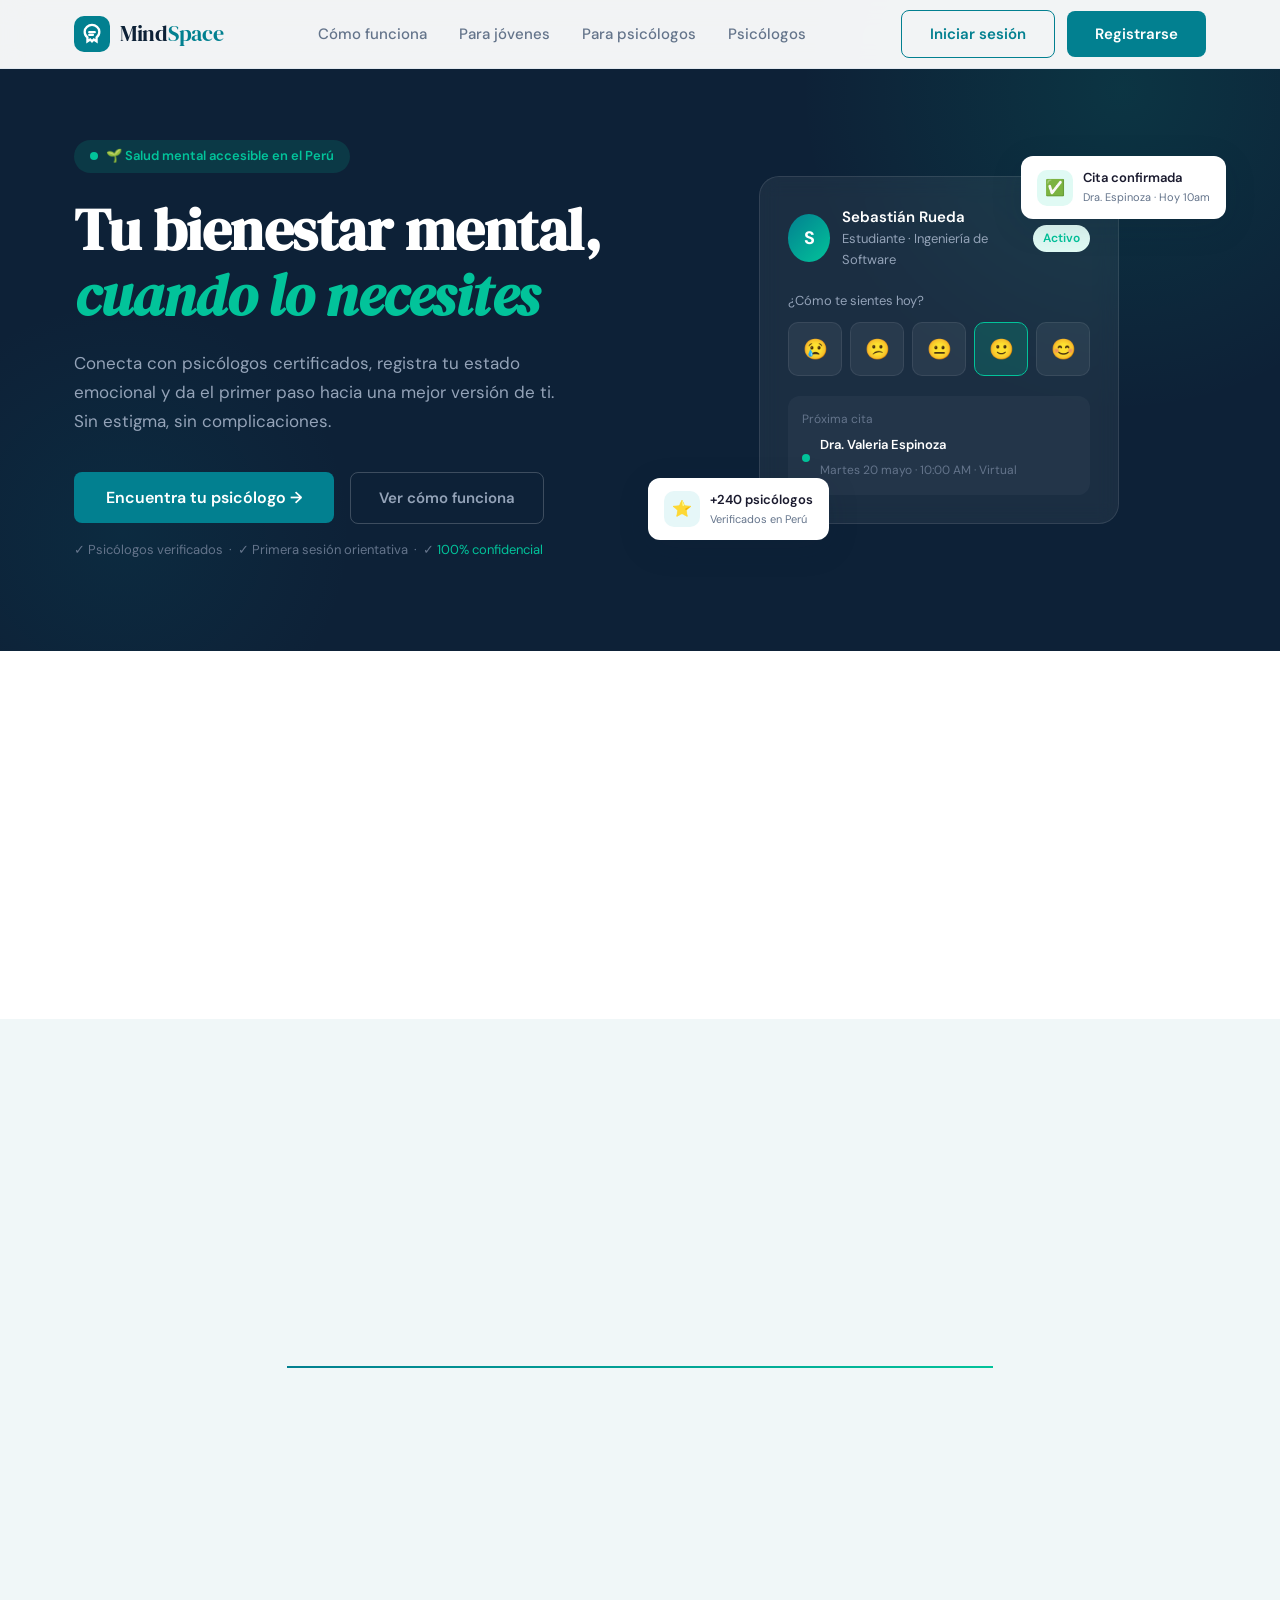
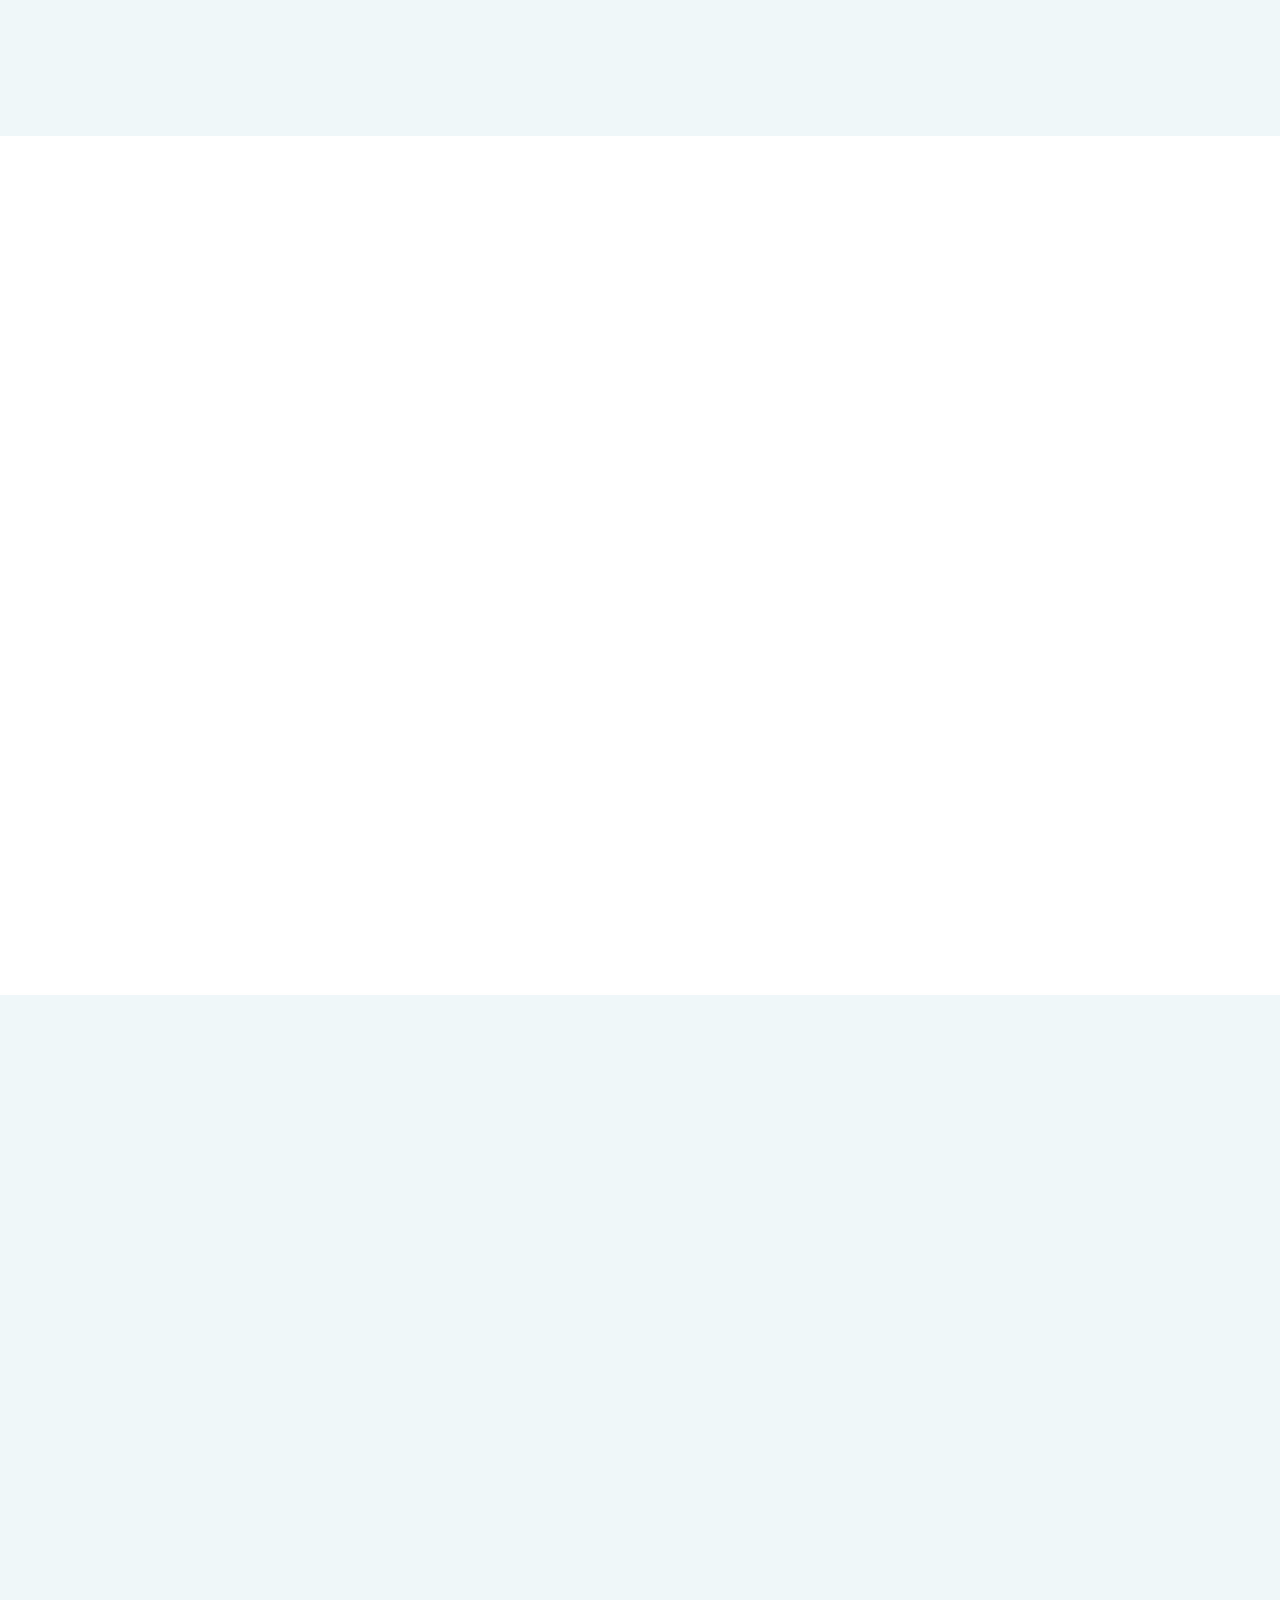
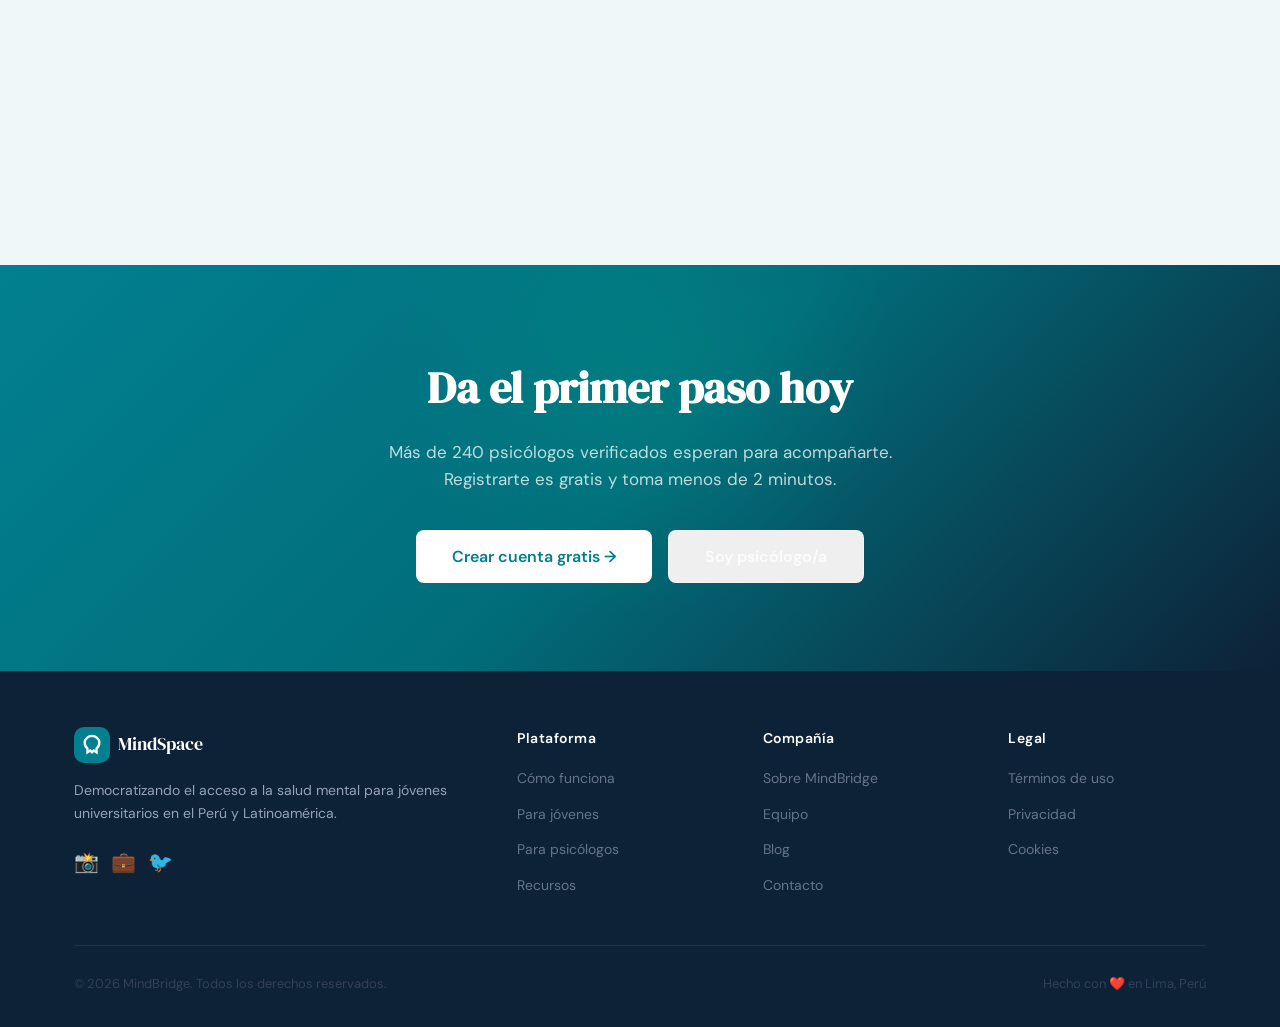
==== commit bb78099a: "Update index.html" ====
--- a/index.html
+++ b/index.html
@@ -477,82 +477,6 @@
     </div>
   </div>
 
-  <script>
-    // Navbar scroll
-    const navbar = document.getElementById('navbar');
-    window.addEventListener('scroll', () => {
-      navbar.classList.toggle('scrolled', window.scrollY > 20);
-    });
-
-    // Mobile nav
-    function toggleMobileNav() {
-      document.getElementById('mobileNav').classList.toggle('open');
-    }
-
-    // Modal
-    function openModal(tab, exactRole) {
-      document.getElementById('modalOverlay').classList.add('active');
-      switchTab(tab || 'register');
-      document.body.style.overflow = 'hidden';
-      
-      // Auto-selecciona el rol si se especifica desde los botones del landing
-      if (exactRole) {
-        if (tab === 'register') document.getElementById('registerRole').value = exactRole;
-        if (tab === 'login') document.getElementById('loginRole').value = exactRole;
-      }
-    }
-    
-    function closeModal() {
-      document.getElementById('modalOverlay').classList.remove('active');
-      document.body.style.overflow = '';
-    }
-    
-    function closeModalOutside(e) {
-      if (e.target === document.getElementById('modalOverlay')) closeModal();
-    }
-    
-    function switchTab(tab) {
-      document.getElementById('tabLogin').classList.toggle('active', tab === 'login');
-      document.getElementById('tabRegister').classList.toggle('active', tab === 'register');
-      document.getElementById('formLogin').style.display = tab === 'login' ? 'block' : 'none';
-      document.getElementById('formRegister').style.display = tab === 'register' ? 'block' : 'none';
-    }
-    document.addEventListener('keydown', e => { if (e.key === 'Escape') closeModal(); });
-
-    // ── FUNCIONES DE REDIRECCIÓN ───────────────────────────
-    function handleLogin(e) {
-      e.preventDefault();
-      const role = document.getElementById('loginRole').value;
-      if (role === 'estudiante') {
-        window.location.href = 'dashboard_estudiante.html';
-      } else {
-        window.location.href = 'dashboard_psicologo.html';
-      }
-    }
-
-    function handleRegister(e) {
-      e.preventDefault();
-      const role = document.getElementById('registerRole').value;
-      if (role === 'estudiante') {
-        window.location.href = 'dashboard_estudiante.html';
-      } else {
-        window.location.href = 'dashboard_psicologo.html';
-      }
-    }
-
-    // Mood buttons
-    document.querySelectorAll('.mood-btn').forEach(btn => {
-      btn.addEventListener('click', () => {
-        document.querySelectorAll('.mood-btn').forEach(b => b.classList.remove('active'));
-        btn.classList.add('active');
-      });
-    });
-
-    // Scroll animations
-    const observer = new IntersectionObserver((entries) => {
-      entries.forEach(e => { if (e.isIntersecting) e.target.classList.add('visible'); });
-    }, { threshold: 0.15 });
-    document.querySelectorAll('.fade-up').forEach(el => observer.observe(el));
-  </script>
+  <script src="js/landing.js"></script>
 </body>
 </html>
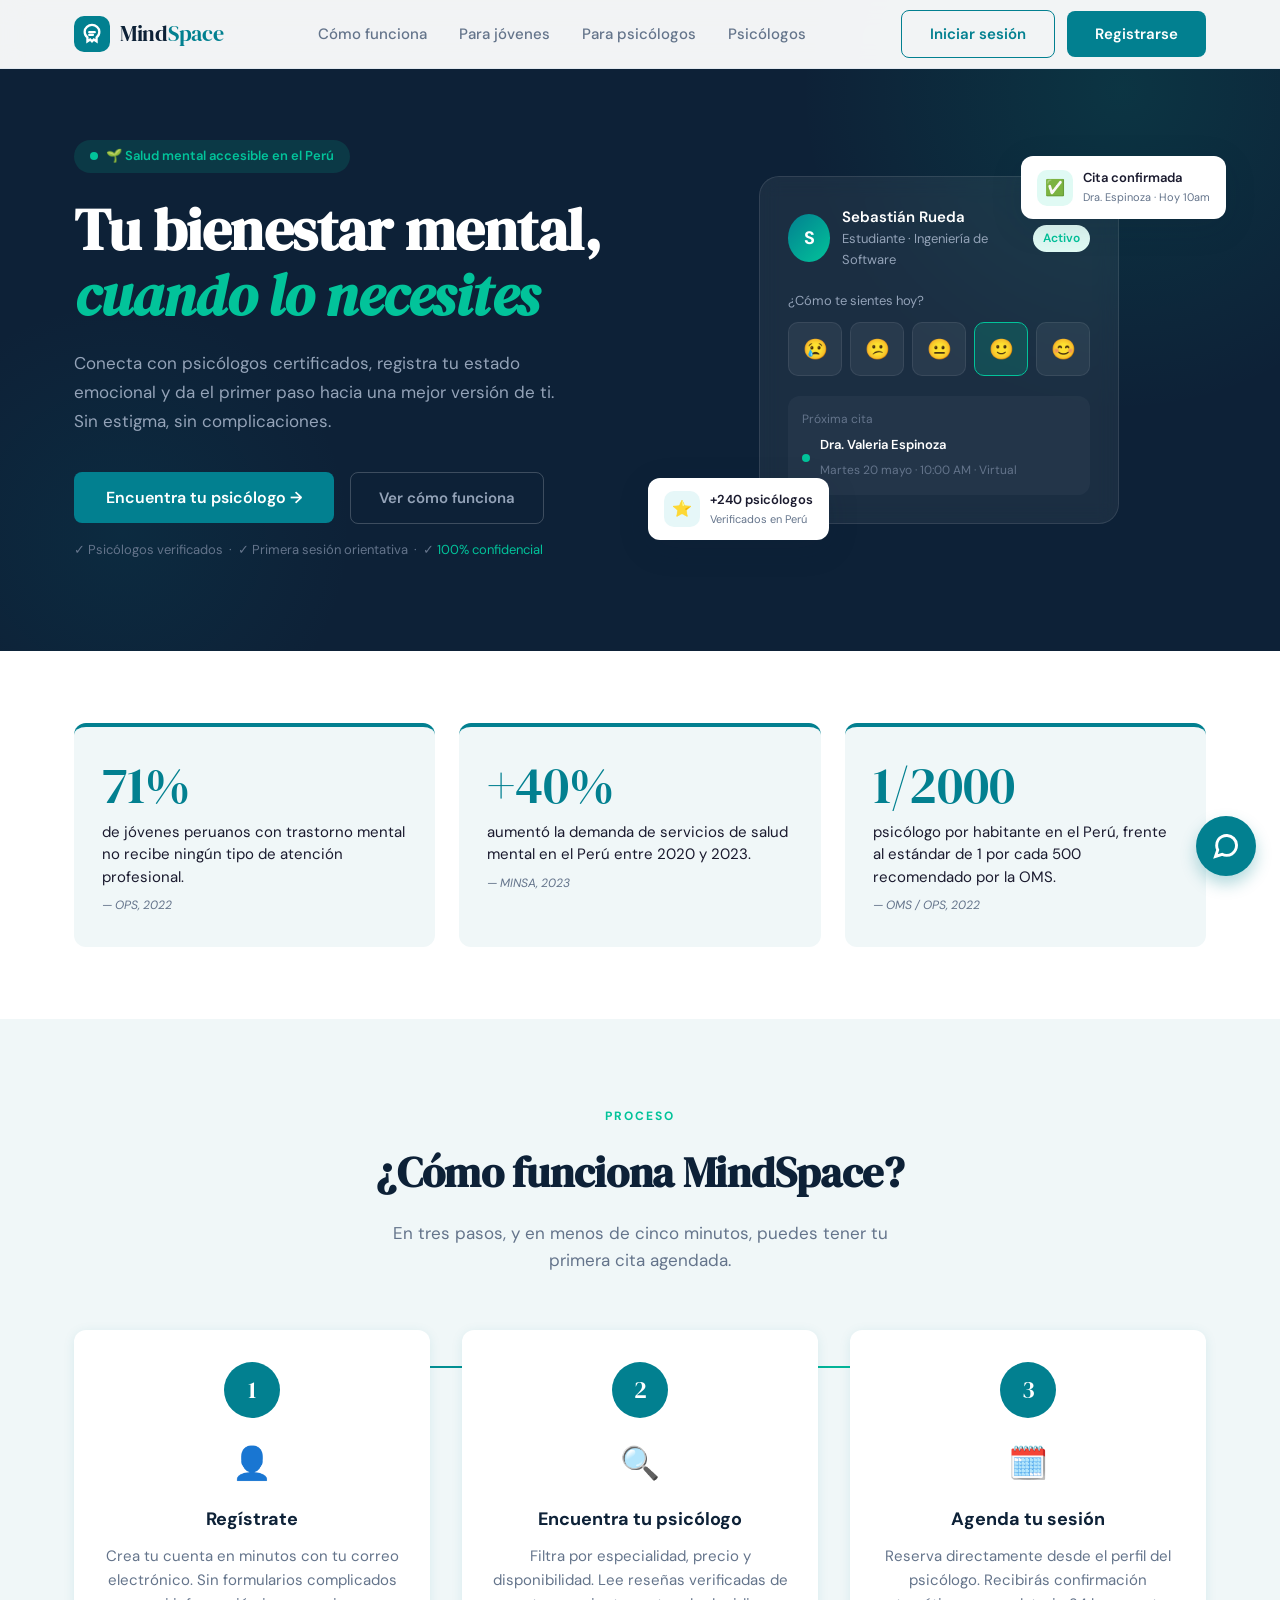
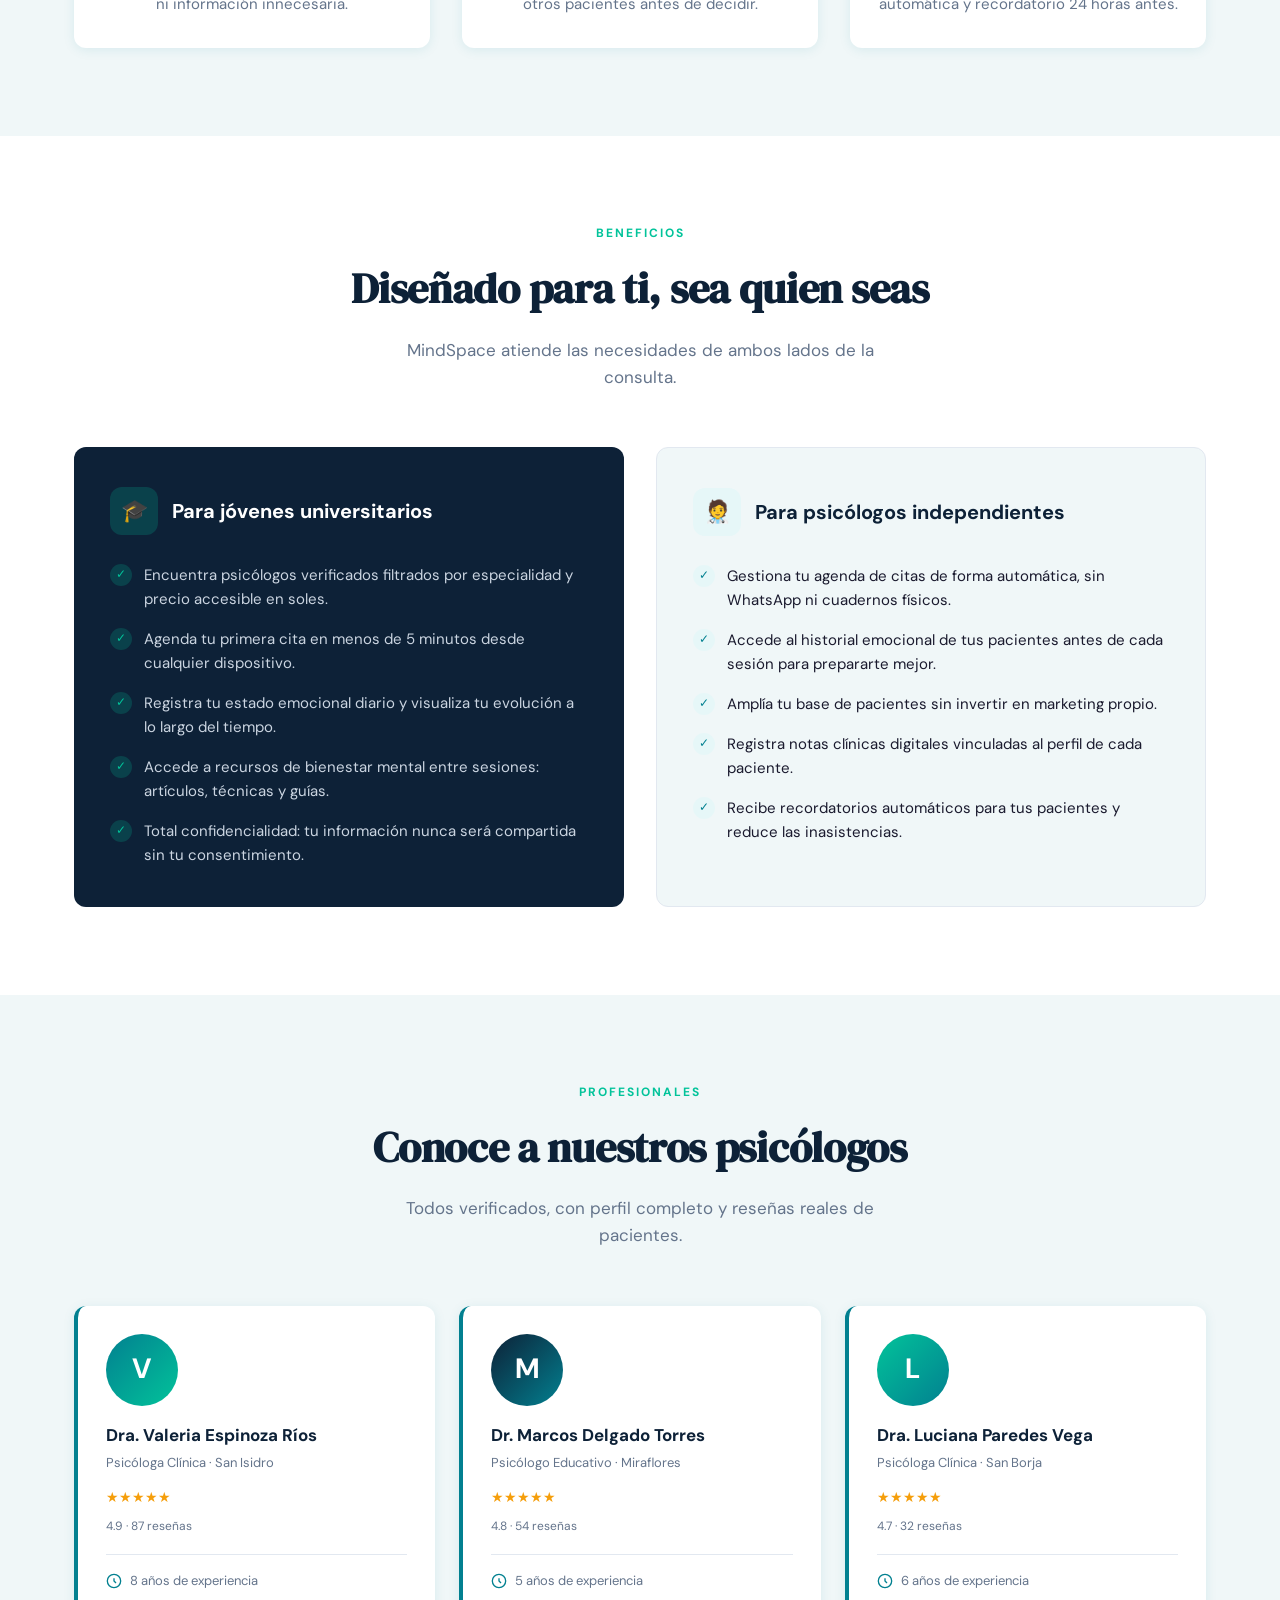
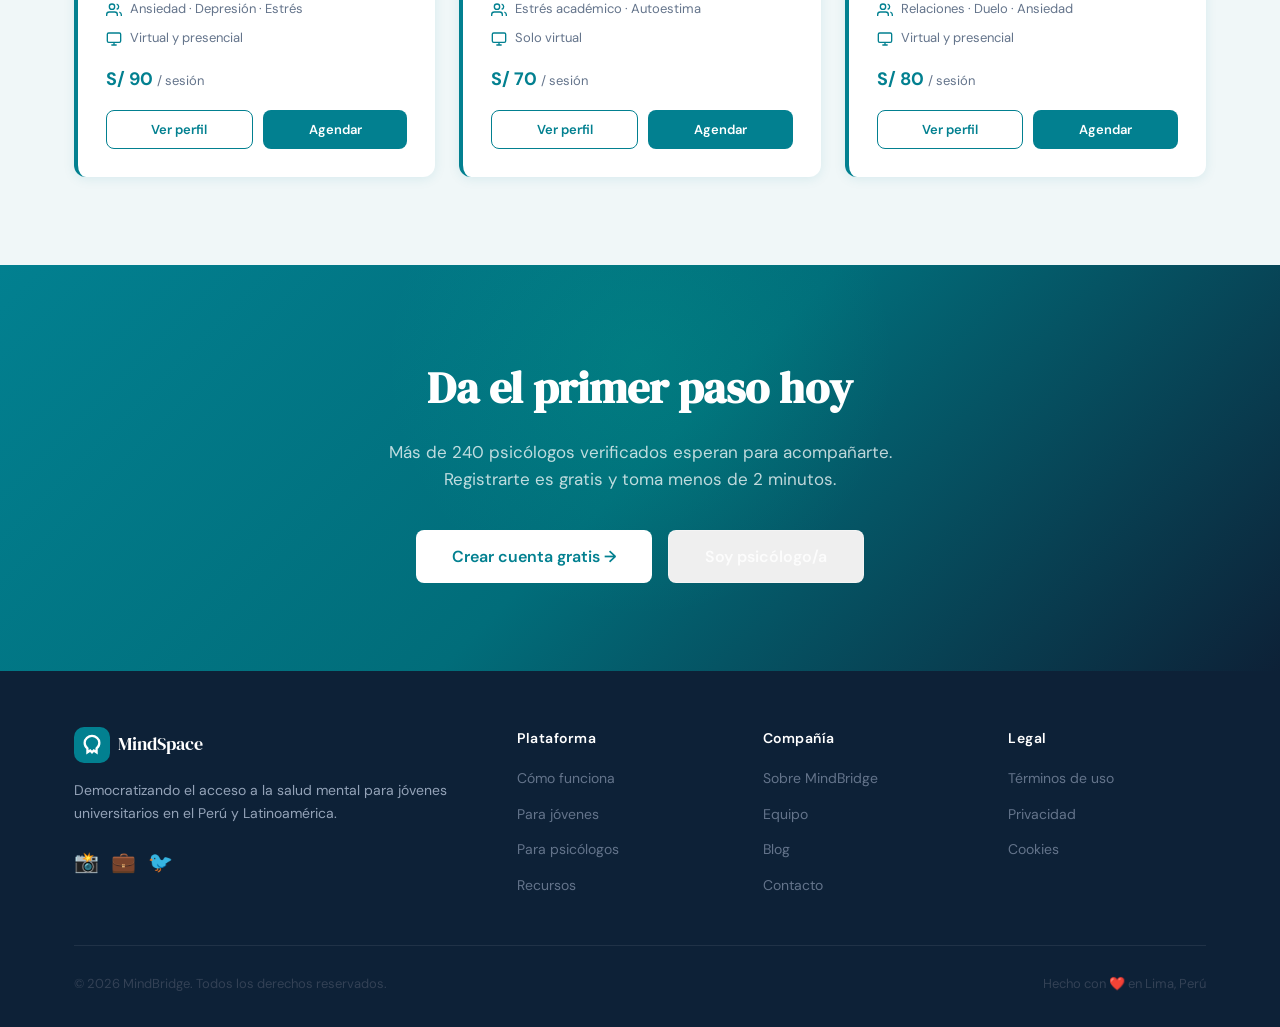
==== commit 8d468651: "Update index.html" ====
--- a/index.html
+++ b/index.html
@@ -435,11 +435,11 @@
         </div>
         <div class="form-group">
           <label>Correo electrónico</label>
-          <input type="email" placeholder="tucorreo@ejemplo.com" required />
+          <input type="email" id="loginEmail" placeholder="tucorreo@ejemplo.com" required />
         </div>
         <div class="form-group">
           <label>Contraseña</label>
-          <input type="password" placeholder="••••••••" required />
+          <input type="password" id="loginPassword" placeholder="••••••••" required />
         </div>
         <button type="submit" class="btn btn-primary" style="margin-top:8px;">Iniciar sesión</button>
         <p style="text-align:center;margin-top:16px;font-size:13px;color:var(--text-muted);">
@@ -459,15 +459,15 @@
         </div>
         <div class="form-group">
           <label>Nombre completo</label>
-          <input type="text" placeholder="Tu nombre completo" required />
+          <input type="text" id="registerName" placeholder="Tu nombre completo" required />
         </div>
         <div class="form-group">
           <label>Correo electrónico</label>
-          <input type="email" placeholder="tucorreo@ejemplo.com" required />
+          <input type="email" id="registerEmail" placeholder="tucorreo@ejemplo.com" required />
         </div>
         <div class="form-group">
           <label>Contraseña</label>
-          <input type="password" placeholder="Mínimo 8 caracteres" required />
+          <input type="password" id="registerPassword" placeholder="Mínimo 8 caracteres" required />
         </div>
         <button type="submit" class="btn btn-primary" style="margin-top:8px;">Crear cuenta gratis →</button>
         <p style="text-align:center;margin-top:16px;font-size:12px;color:var(--text-muted);">
@@ -476,7 +476,40 @@
       </form>
     </div>
   </div>
-
+  <div id="chatbot-widget" style="position: fixed; bottom: 24px; right: 24px; z-index: 9999; font-family: 'DM Sans', sans-serif;">
+    
+    <div id="chat-window" style="display: none; width: 340px; height: 450px; background: #fff; border-radius: 16px; box-shadow: 0 12px 28px rgba(13,33,55,0.15); flex-direction: column; overflow: hidden; margin-bottom: 16px; border: 1px solid #E2E8F0;">
+      
+      <div style="background: var(--navy); color: #fff; padding: 16px; display: flex; justify-content: space-between; align-items: center;">
+        <div style="display: flex; align-items: center; gap: 10px;">
+          <div style="width: 32px; height: 32px; background: var(--teal); border-radius: 50%; display: flex; align-items: center; justify-content: center; font-size: 18px;">🤖</div>
+          <div>
+            <h4 style="margin: 0; font-size: 15px; font-weight: 700;">Asistente MindSpace</h4>
+            <p style="margin: 0; font-size: 11px; color: #cbd5e1;">En línea</p>
+          </div>
+        </div>
+        <button onclick="toggleChat()" style="background: none; border: none; color: #fff; font-size: 20px; cursor: pointer;">✕</button>
+      </div>
+
+      <div id="chat-messages" style="flex: 1; padding: 16px; overflow-y: auto; background: #F8FAFC; display: flex; flex-direction: column; gap: 12px; font-size: 13px;">
+        <div style="align-self: flex-start; background: #fff; padding: 10px 14px; border-radius: 12px 12px 12px 2px; border: 1px solid #E2E8F0; color: var(--navy); max-width: 85%; box-shadow: 0 2px 4px rgba(0,0,0,0.02);">
+          ¡Hola! 👋 Soy el asistente virtual de MindSpace. ¿En qué puedo ayudarte hoy?
+        </div>
+      </div>
+
+      <div style="padding: 12px; background: #fff; border-top: 1px solid #E2E8F0; display: flex; gap: 8px;">
+        <input type="text" id="chat-input" placeholder="Escribe tu duda aquí..." style="flex: 1; padding: 10px 14px; border: 1px solid #E2E8F0; border-radius: 20px; font-family: inherit; font-size: 13px; outline: none;" onkeypress="handleChatKeyPress(event)">
+        <button onclick="sendChatMessage()" style="background: var(--teal); color: #fff; border: none; width: 38px; height: 38px; border-radius: 50%; display: flex; align-items: center; justify-content: center; cursor: pointer; transition: background 0.2s;">
+          <svg viewBox="0 0 24 24" fill="none" stroke="currentColor" stroke-width="2" width="18" height="18"><line x1="22" y1="2" x2="11" y2="13"/><polygon points="22 2 15 22 11 13 2 9 22 2"/></svg>
+        </button>
+      </div>
+    </div>
+
+    <button id="chat-toggle-btn" onclick="toggleChat()" style="background: var(--teal); color: #fff; border: none; width: 60px; height: 60px; border-radius: 50%; box-shadow: 0 8px 16px rgba(2,128,144,0.3); display: flex; align-items: center; justify-content: center; cursor: pointer; float: right; transition: transform 0.2s;">
+      <svg viewBox="0 0 24 24" fill="none" stroke="currentColor" stroke-width="2.5" width="28" height="28"><path d="M21 11.5a8.38 8.38 0 0 1-.9 3.8 8.5 8.5 0 0 1-7.6 4.7 8.38 8.38 0 0 1-3.8-.9L3 21l1.9-5.7a8.38 8.38 0 0 1-.9-3.8 8.5 8.5 0 0 1 4.7-7.6 8.38 8.38 0 0 1 3.8-.9h.5a8.48 8.48 0 0 1 8 8v.5z"/></svg>
+    </button>
+  </div>
+  <script src="js/gemini-config.js"></script>
   <script src="js/landing.js"></script>
 </body>
 </html>
